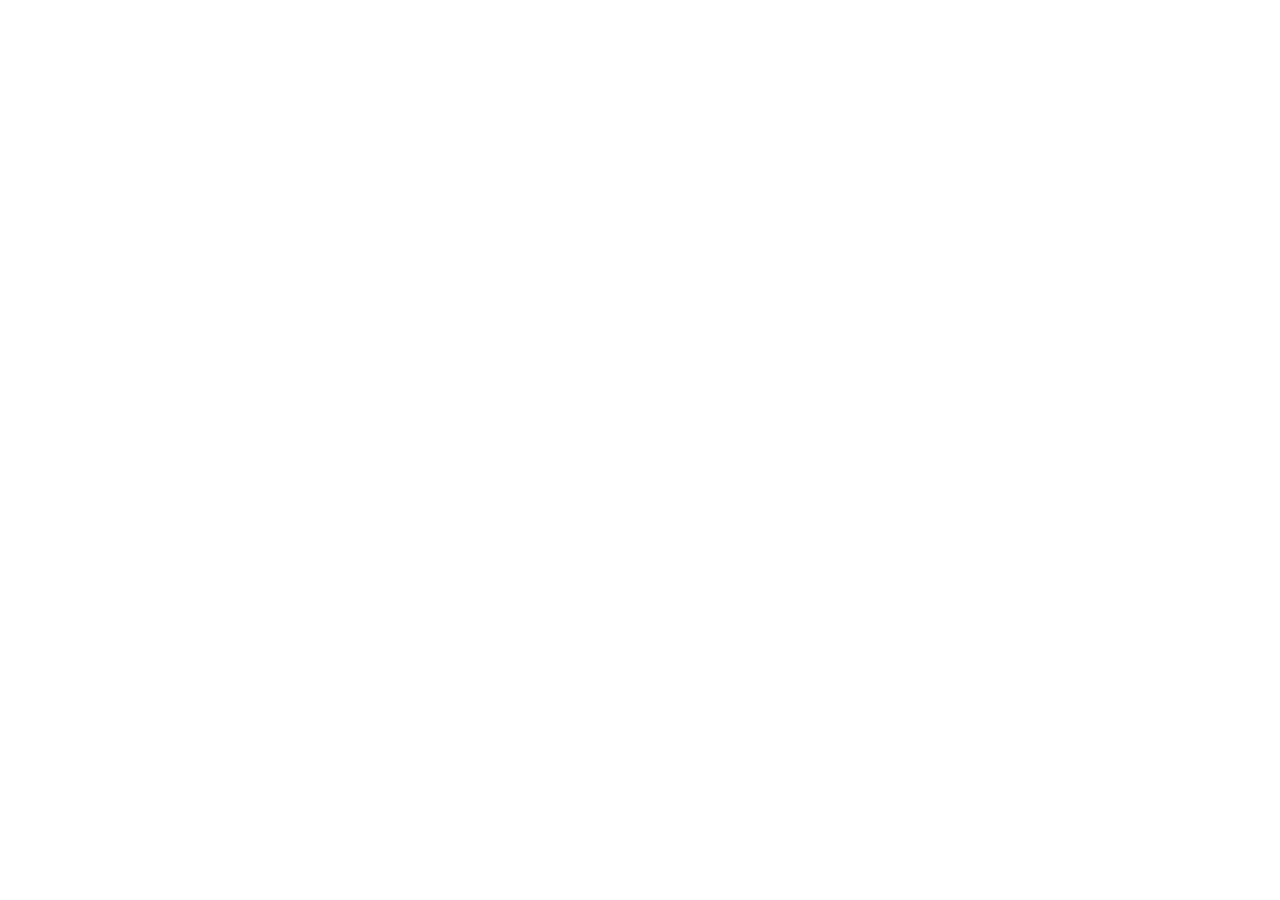
==== index.html @ 2e6c7414 "Feat - adionado doc no index adionando o link do bootstrap" ====
<html lang="en">
<head>
    <meta charset="UTF-8">
    <meta name="viewport" content="width=device-width, initial-scale=1.0">
    <title>Login</title>

    <link rel="stylesheet" href="https://cdn.jsdelivr.net/npm/bootstrap@5.3.0/dist/css/bootstrap.min.css">
</head>
<body>
    <div class="card-login"></div>
    <div class="row g-0"></div>
</body>
</html>
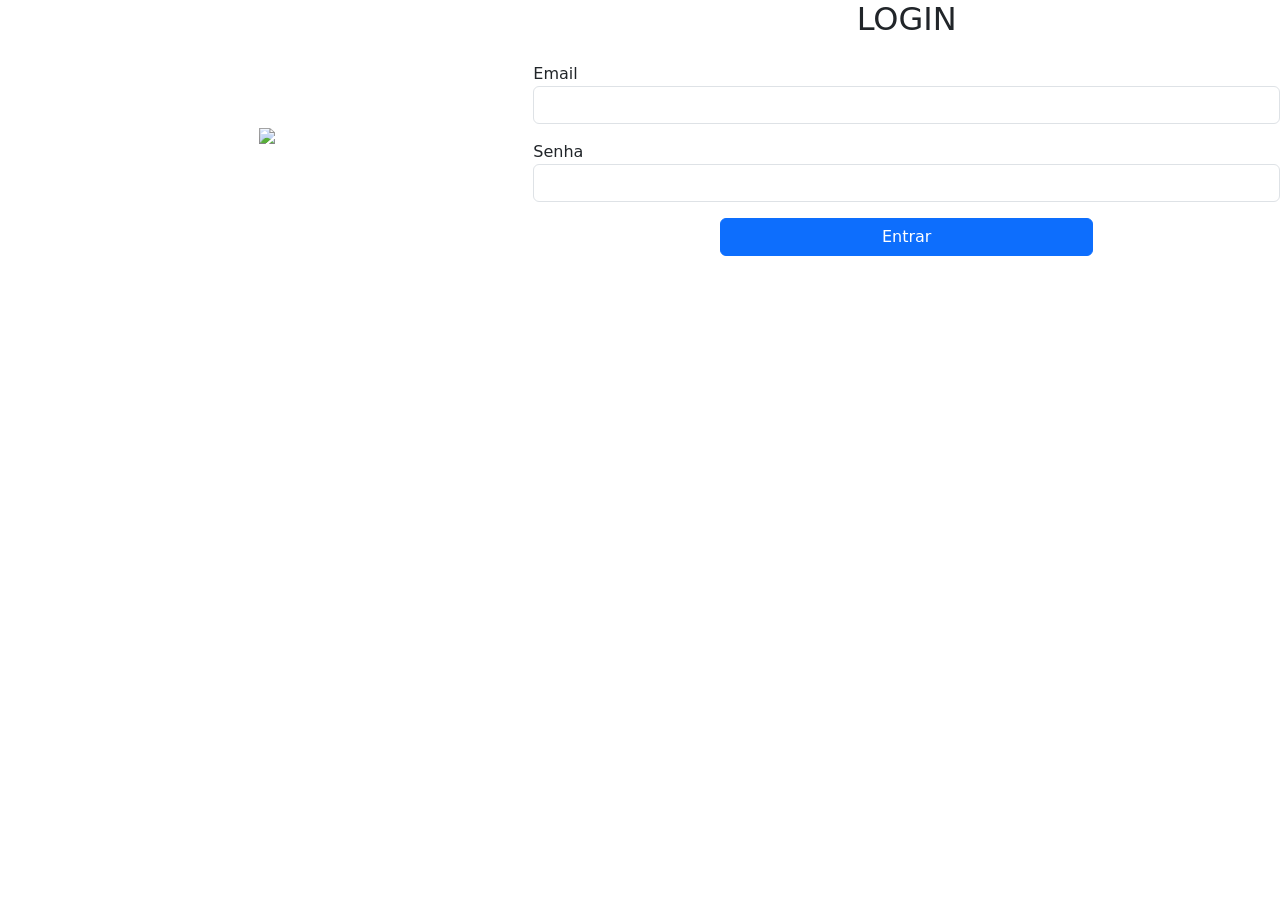
==== commit 9e469072: "Feat - Adicionado o código do index da tela de login com códigos do bootstrap" ====
--- a/index.html
+++ b/index.html
@@ -4,10 +4,45 @@
     <meta name="viewport" content="width=device-width, initial-scale=1.0">
     <title>Login</title>
 
-    <link rel="stylesheet" href="https://cdn.jsdelivr.net/npm/bootstrap@5.3.0/dist/css/bootstrap.min.css">
+    <link rel="stylesheet" href="https://cdn.jsdelivr.net/npm/bootstrap@5.3.8/dist/css/bootstrap.min.css">
 </head>
 <body>
-    <div class="card-login"></div>
-    <div class="row g-0"></div>
+    <div class="card-login">
+  <div class="row g-0">
+
+    <div class="col-md-5 lado-esquerdo d-flex align-items-center justify-content-center">
+      <img src="static/img/logo.png" class="logo">
+    </div>
+
+    <div class="col-md-7 bg-white">
+      <div class="form-area">
+
+        <h2 class="text-center mb-4">LOGIN</h2>
+
+        <form id="formLogin">
+
+          <div class="mb-3">
+            <label>Email</label>
+            <input type="email" class="form-control" id="email">
+          </div>
+
+          <div class="mb-3">
+            <label>Senha</label>
+            <input type="password" class="form-control" id="senha">
+          </div>
+
+          <div class="text-center">
+            <button class="btn btn-primary w-50">Entrar</button>
+          </div>
+
+        </form>
+
+      </div>
+    </div>
+
+  </div>
+</div>
+
+<script src="script.js"></script>
 </body>
 </html>
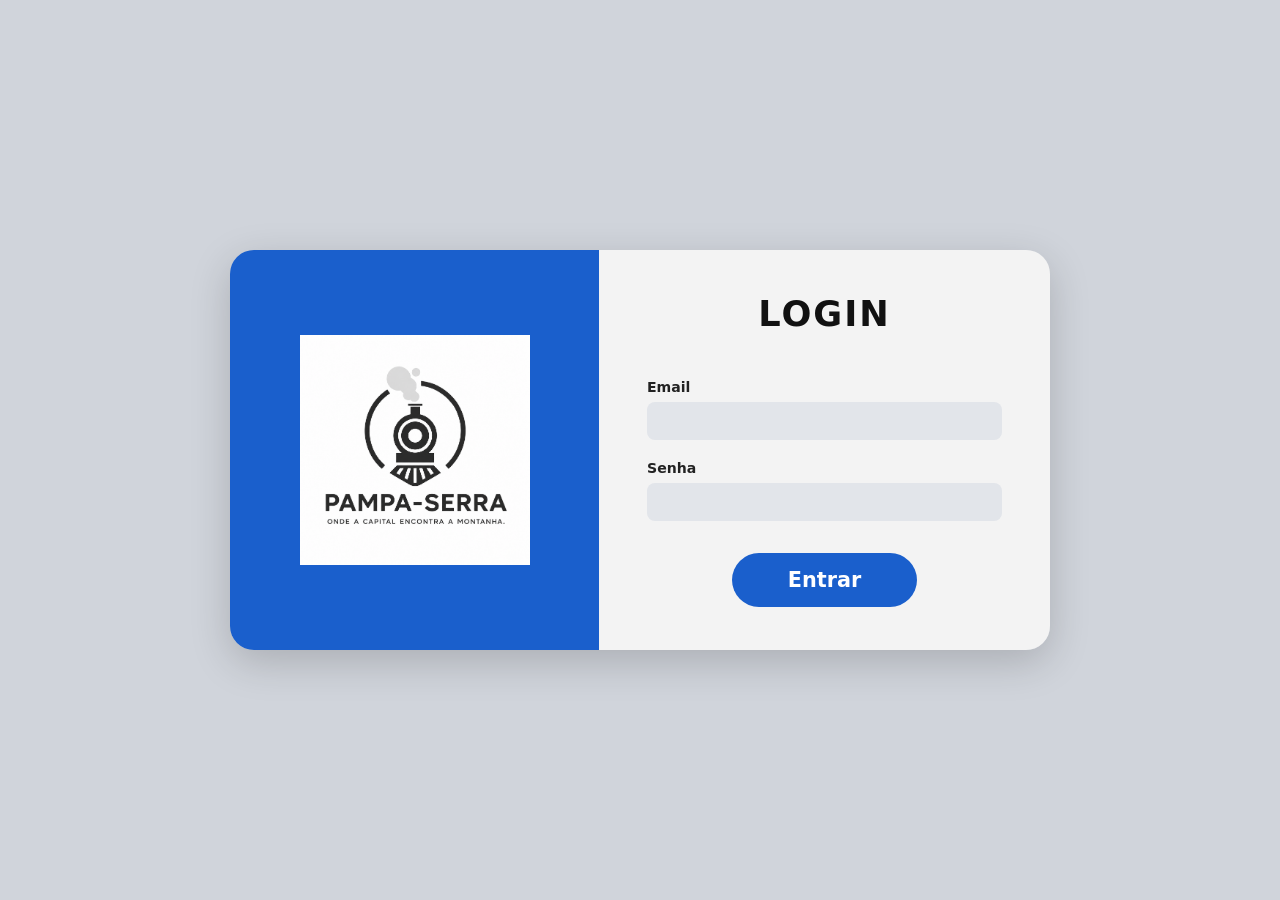
==== commit 45258f9f: "Fix - correções na estrutura depois de erros com linkagem do css no index, e atuazliação no JavaScri" ====
--- a/index.html
+++ b/index.html
@@ -1,39 +1,39 @@
-<html lang="en">
+<!DOCTYPE html>
+<html lang="pt-BR">
 <head>
-    <meta charset="UTF-8">
-    <meta name="viewport" content="width=device-width, initial-scale=1.0">
-    <title>Login</title>
+  <meta charset="UTF-8">
+  <meta name="viewport" content="width=device-width, initial-scale=1.0">
+  <title>Login - Pampa Serra</title>
 
-    <link rel="stylesheet" href="https://cdn.jsdelivr.net/npm/bootstrap@5.3.8/dist/css/bootstrap.min.css">
+  <link rel="stylesheet" href="https://cdn.jsdelivr.net/npm/bootstrap@5.3.8/dist/css/bootstrap.min.css">
+  <link rel="stylesheet" href="static/style.css">
 </head>
 <body>
-    <div class="card-login">
-  <div class="row g-0">
 
-    <div class="col-md-5 lado-esquerdo d-flex align-items-center justify-content-center">
-      <img src="static/img/logo.png" class="logo">
+  <div id="card-login">
+
+    <div id="lado-esquerdo">
+      <img src="static/logo.png" id="logo" alt="Logo Pampa Serra">
     </div>
 
-    <div class="col-md-7 bg-white">
-      <div class="form-area">
+    <div id="lado-direito">
+      <div id="form-area">
 
-        <h2 class="text-center mb-4">LOGIN</h2>
+        <h2 id="titulo">LOGIN</h2>
 
         <form id="formLogin">
 
           <div class="mb-3">
-            <label>Email</label>
-            <input type="email" class="form-control" id="email">
+            <label class="form-label" for="email">Email</label>
+            <input type="email" id="email" class="form-control">
           </div>
 
           <div class="mb-3">
-            <label>Senha</label>
-            <input type="password" class="form-control" id="senha">
+            <label class="form-label" for="senha">Senha</label>
+            <input type="password" id="senha" class="form-control">
           </div>
 
-          <div class="text-center">
-            <button class="btn btn-primary w-50">Entrar</button>
-          </div>
+          <button type="submit" id="btn-entrar">Entrar</button>
 
         </form>
 
@@ -41,8 +41,9 @@
     </div>
 
   </div>
-</div>
 
-<script src="script.js"></script>
+ 
+  <script src="script.js"></script>
+
 </body>
 </html>
--- a/static/style.css
+++ b/static/style.css
@@ -0,0 +1,124 @@
+body {
+  min-height: 100vh;
+  display: flex;
+  align-items: center;
+  justify-content: center;
+  background-color: #d0d4db;
+}
+
+#card-login {
+  width: 820px;
+  max-width: 95vw;
+  border-radius: 24px;
+  overflow: hidden;
+  box-shadow: 0 12px 40px rgba(0, 0, 0, 0.18);
+  display: flex;
+}
+
+#lado-esquerdo {
+  background-color: #1a5fcc;
+  width: 45%;
+  min-height: 400px;
+  display: flex;
+  align-items: center;
+  justify-content: center;
+  border-radius: 20px;
+}
+
+#logo {
+  width: 80%;
+  max-width: 230px;
+}
+
+#lado-direito {
+  background-color: #ffffff;
+  width: 55%;
+  border-radius: 0 20px 20px 0;
+  display: flex;
+  align-items: center;
+  justify-content: center;
+}
+
+#form-area {
+  width: 100%;
+  padding: 2.5rem 3rem;
+}
+
+#titulo {
+  font-weight: 900;
+  font-size: 2.2rem;
+  letter-spacing: 2px;
+  color: #111;
+  margin-bottom: 2rem;
+  text-align: center;
+}
+
+.form-label {
+  font-weight: 700;
+  font-size: 0.88rem;
+  color: #222;
+  margin-bottom: 4px;
+}
+
+.form-control {
+  background-color: #e2e5ea;
+  border: none;
+  border-radius: 8px;
+  padding: 0.55rem 0.9rem;
+  font-size: 0.95rem;
+}
+
+.form-control:focus {
+  background-color: #d5d9e0;
+  box-shadow: 0 0 0 3px rgba(26, 95, 204, 0.2);
+  outline: none;
+}
+
+#btn-entrar {
+  display: block;
+  margin: 2rem auto 0;
+  background-color: #1a5fcc;
+  color: #fff;
+  font-weight: 800;
+  font-size: 1.15rem;
+  border: none;
+  border-radius: 50px;
+  padding: 0.55rem 2.8rem;
+  transition: background-color 0.2s ease, transform 0.1s ease;
+  cursor: pointer;
+}
+
+#btn-entrar:hover {
+  background-color: #144ea8;
+  transform: scale(1.03);
+}
+
+
+#card-login {
+  display: flex;
+}
+
+
+#lado-esquerdo {
+  border-radius: 20px 0 0 20px;
+}
+
+#lado-direito {
+  background-color: #f3f3f3;
+}
+
+
+.form-control {
+  height: 38px;
+}
+
+
+#btn-entrar {
+  font-size: 1.3rem;
+  padding: 0.7rem 3.5rem;
+}
+
+
+#titulo {
+  margin-bottom: 2.5rem;
+}
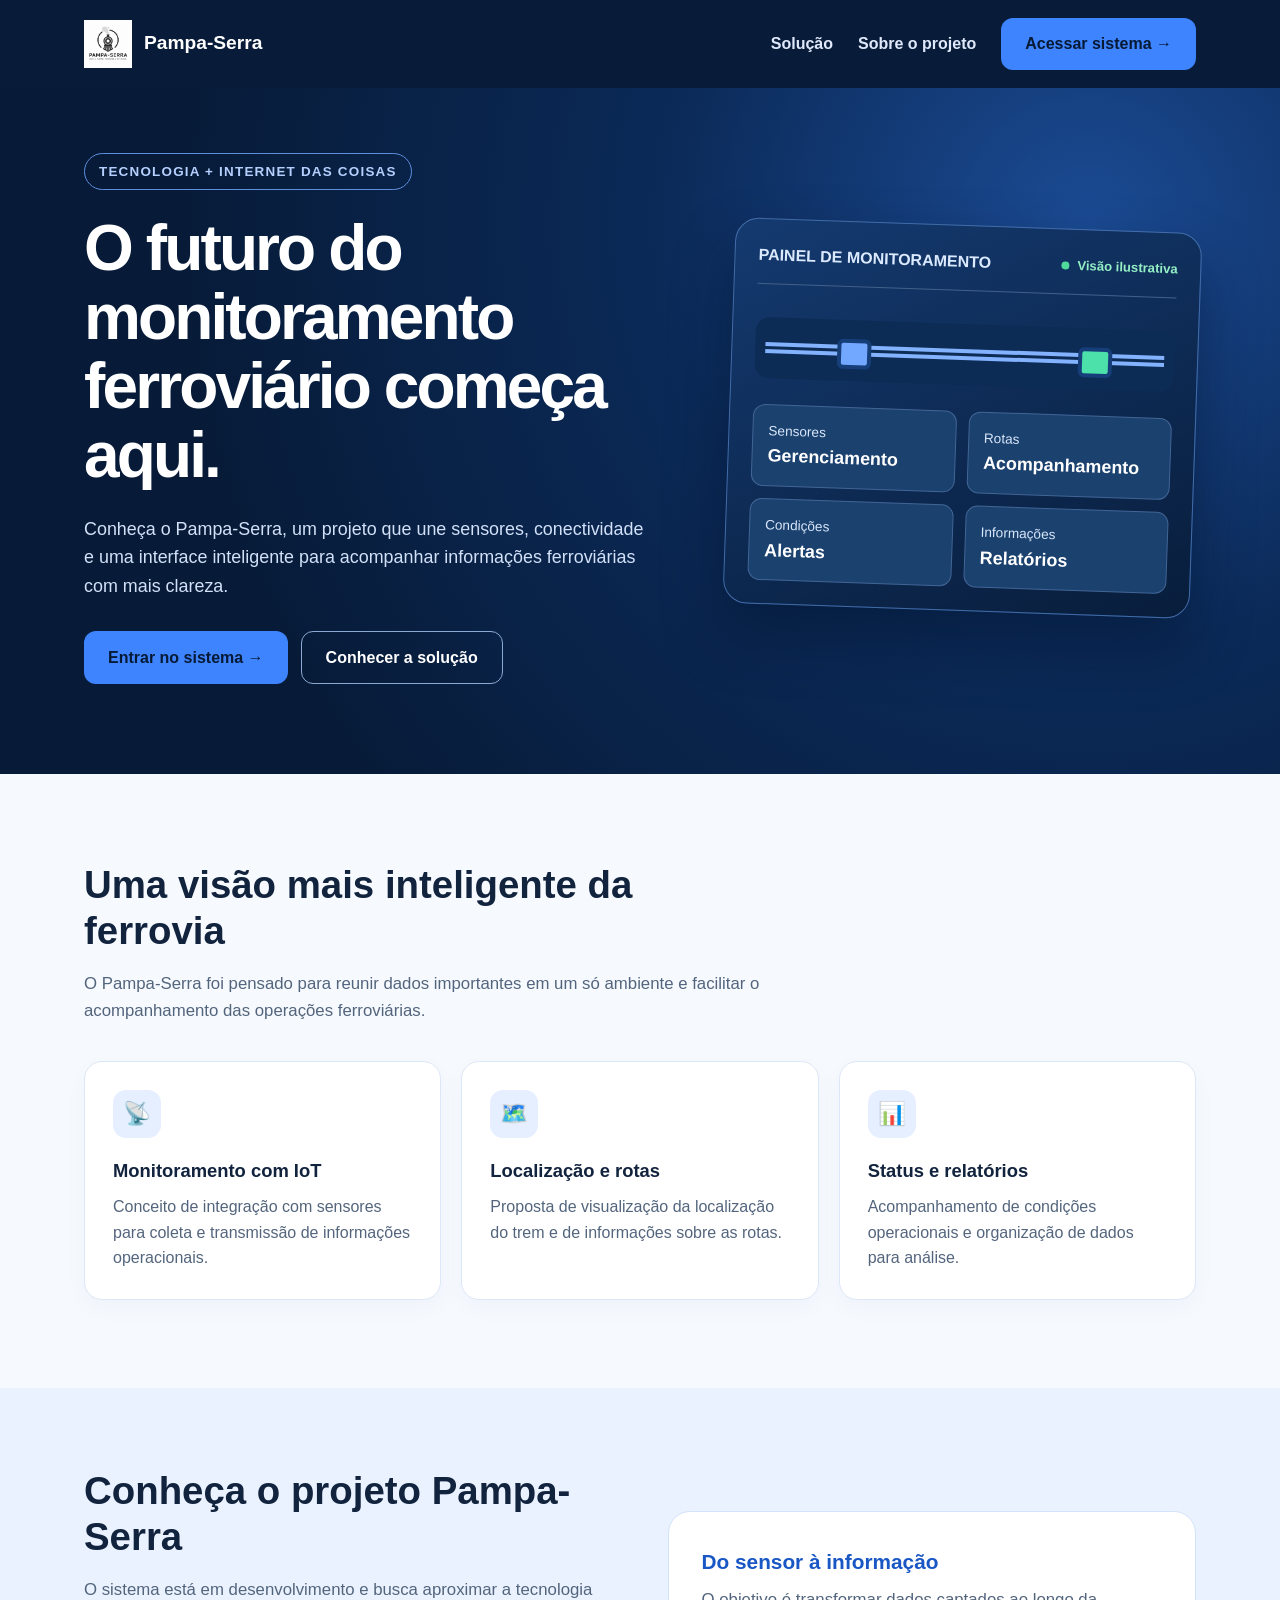
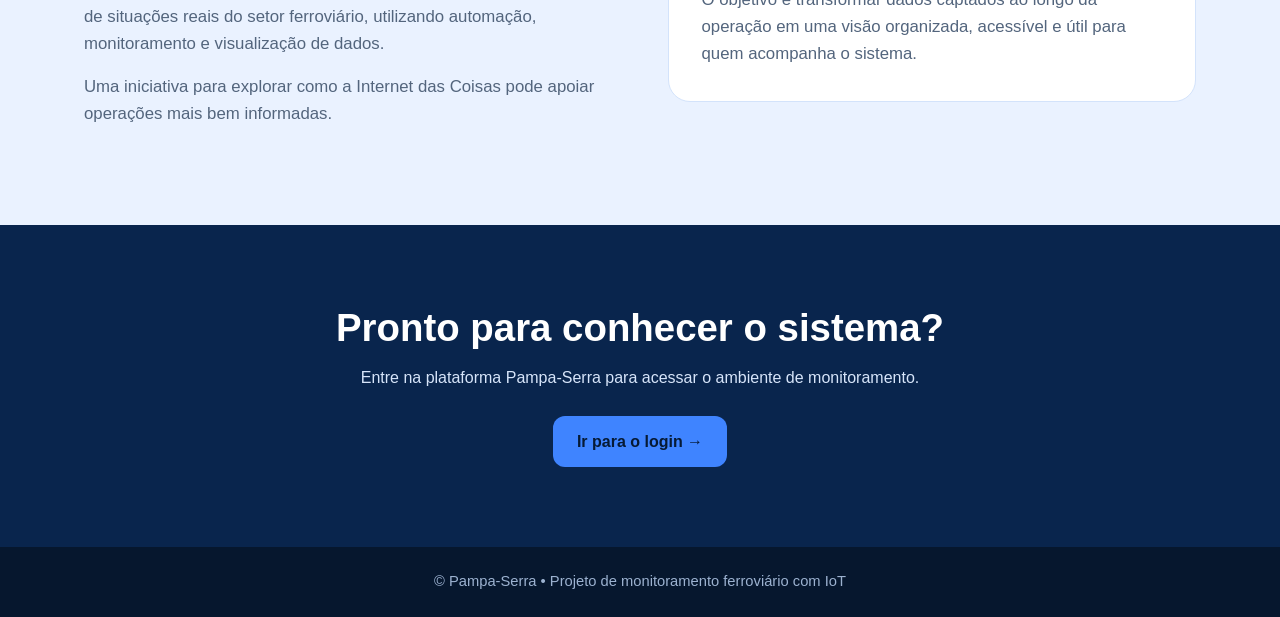
==== commit 5f1e9e54: "Cria landing page inicial do Pampa-Serra" ====
--- a/index.html
+++ b/index.html
@@ -3,47 +3,128 @@
 <head>
   <meta charset="UTF-8">
   <meta name="viewport" content="width=device-width, initial-scale=1.0">
-  <title>Login - Pampa Serra</title>
-
-  <link rel="stylesheet" href="https://cdn.jsdelivr.net/npm/bootstrap@5.3.8/dist/css/bootstrap.min.css">
-  <link rel="stylesheet" href="static/style.css">
+  <meta name="description" content="Pampa-Serra: projeto de monitoramento ferroviário com IoT, sensores e visualização inteligente de informações.">
+  <title>Pampa-Serra | Monitoramento Ferroviário Inteligente</title>
+  <style>
+    :root{--navy:#071b38;--blue:#1957c5;--bright:#3f84ff;--light:#edf4ff;--ink:#12233e;--muted:#53657d;--white:#fff}
+    *{box-sizing:border-box}
+    html{scroll-behavior:smooth}
+    body{margin:0;font-family:Inter,Arial,sans-serif;background:#f6f9fe;color:var(--ink);line-height:1.6}
+    a{text-decoration:none}
+    .wrap{max-width:1160px;margin:auto;padding:0 24px}
+    .site-header{background:#081c39;color:white;position:relative;z-index:2}
+    .nav{display:flex;align-items:center;justify-content:space-between;gap:20px;padding-top:18px;padding-bottom:18px}
+    .brand{display:flex;align-items:center;gap:12px;font-size:1.2rem;font-weight:800;color:white}
+    .brand img{width:48px;height:48px;object-fit:contain}
+    .nav-links{display:flex;align-items:center;gap:25px}
+    .nav-links a:not(.btn){color:#e0e9fb;font-weight:600}
+    .btn{display:inline-flex;align-items:center;justify-content:center;gap:10px;background:var(--bright);color:#061a35;font-weight:800;padding:13px 24px;border-radius:12px;transition:transform .2s,background .2s}
+    .btn:hover{background:#8bb6ff;transform:translateY(-2px)}
+    .btn-outline{background:transparent;border:1px solid #8ba9d2;color:white}
+    .btn-outline:hover{background:#19345b;color:white}
+    .hero{background:radial-gradient(circle at 85% 20%,#1b4b94 0%,#0b2a58 35%,#071b38 75%);color:white;overflow:hidden}
+    .hero-grid{display:grid;grid-template-columns:1.12fr .88fr;align-items:center;gap:50px;min-height:590px;padding-top:65px;padding-bottom:90px}
+    .eyebrow{display:inline-block;padding:7px 14px;border:1px solid #5e8fdd;border-radius:50px;color:#b5d0ff;font-size:.84rem;font-weight:800;letter-spacing:.09em;text-transform:uppercase}
+    h1{font-size:clamp(2.6rem,5vw,4.6rem);line-height:1.08;letter-spacing:-.045em;margin:24px 0}
+    .hero p{color:#d2e1f8;font-size:1.12rem;max-width:570px;margin-bottom:30px}
+    .hero-actions{display:flex;gap:13px;flex-wrap:wrap}
+    .dashboard{background:linear-gradient(155deg,#143a70,#081d3b);border:1px solid #426ca8;border-radius:24px;padding:23px;box-shadow:0 30px 60px #02122977;transform:rotate(2deg)}
+    .dashboard-head{display:flex;align-items:center;justify-content:space-between;border-bottom:1px solid #42608b;padding-bottom:15px;color:#dceaff;font-weight:800}
+    .signal{display:inline-flex;align-items:center;gap:8px;font-size:.82rem;color:#94efc5}
+    .signal:before{content:"";display:inline-block;width:8px;height:8px;background:#50d99a;border-radius:50%}
+    .rail{margin:33px 0 26px;padding:25px 10px;border-radius:14px;background:#0c2b55}
+    .rail-line{height:11px;border-top:4px solid #83b2ff;border-bottom:4px solid #83b2ff;position:relative}
+    .rail-line:before,.rail-line:after{content:"";position:absolute;top:-10px;width:26px;height:22px;background:#72a8ff;border:4px solid #163f7a;border-radius:6px}
+    .rail-line:before{left:18%}.rail-line:after{right:13%;background:#4ce0ab}
+    .stats{display:grid;grid-template-columns:repeat(2,1fr);gap:12px}
+    .stat{background:#1b416f;border:1px solid #416596;border-radius:12px;padding:15px;color:#d9e7fa;font-size:.85rem}
+    .stat strong{display:block;font-size:1.12rem;color:white}
+    section.content{padding:88px 0}
+    .section-intro{max-width:680px;margin-bottom:36px}
+    .section-intro h2,.about h2,.cta h2{font-size:clamp(2rem,3vw,2.8rem);line-height:1.2;margin:0 0 14px}
+    .section-intro p,.about p{color:var(--muted);font-size:1.05rem}
+    .features{display:grid;grid-template-columns:repeat(3,1fr);gap:20px}
+    .feature{background:white;border:1px solid #dce7f7;padding:28px;border-radius:18px;box-shadow:0 8px 25px #112c5208}
+    .feature .symbol{display:grid;place-items:center;width:48px;height:48px;border-radius:13px;background:#e6efff;font-size:1.4rem;margin-bottom:18px}
+    .feature h3{font-size:1.15rem;margin:0 0 9px}
+    .feature p{color:var(--muted);margin:0}
+    .about{background:#eaf2ff;padding:80px 0}
+    .about-grid{display:grid;grid-template-columns:1fr 1fr;align-items:center;gap:55px}
+    .about-panel{padding:33px;background:white;border-radius:22px;border:1px solid #d3e3fb}
+    .about-panel strong{display:block;color:var(--blue);font-size:1.3rem;margin-bottom:9px}
+    .about-panel p{margin:0}
+    .cta{padding:80px 24px;text-align:center;background:#09254d;color:white}
+    .cta p{color:#d7e5fa;max-width:620px;margin:0 auto 25px}
+    footer{background:#06172e;color:#9cb2d0;text-align:center;padding:23px;font-size:.92rem}
+    a:focus-visible{outline:3px solid #fbbf24;outline-offset:4px}
+    @media(max-width:850px){.hero-grid,.about-grid{grid-template-columns:1fr}.hero-grid{padding-top:52px;padding-bottom:65px;gap:35px;min-height:auto}.dashboard{transform:none;max-width:600px}.features{grid-template-columns:repeat(2,1fr)}}
+    @media(max-width:600px){.wrap{padding-left:20px;padding-right:20px}.nav{flex-wrap:wrap}.nav-links{gap:12px}.nav-links a:not(.btn){display:none}.brand{font-size:1rem}.features{grid-template-columns:1fr}.hero-actions .btn{width:100%}section.content,.about{padding:60px 0}.dashboard{padding:16px}.stat{font-size:.78rem}}
+  </style>
 </head>
 <body>
-
-  <div id="card-login">
-
-    <div id="lado-esquerdo">
-      <img src="static/logo.png" id="logo" alt="Logo Pampa Serra">
-    </div>
-
-    <div id="lado-direito">
-      <div id="form-area">
-
-        <h2 id="titulo">LOGIN</h2>
-
-        <form id="formLogin">
-
-          <div class="mb-3">
-            <label class="form-label" for="email">Email</label>
-            <input type="email" id="email" class="form-control">
+  <header class="site-header">
+    <nav class="wrap nav" aria-label="Navegação principal">
+      <a class="brand" href="index.html"><img src="assets/img/logo.png" alt="">Pampa-Serra</a>
+      <div class="nav-links">
+        <a href="#solucao">Solução</a>
+        <a href="#sobre">Sobre o projeto</a>
+        <a class="btn" href="login.html">Acessar sistema →</a>
+      </div>
+    </nav>
+  </header>
+  <main>
+    <section class="hero">
+      <div class="wrap hero-grid">
+        <div>
+          <span class="eyebrow">Tecnologia + Internet das Coisas</span>
+          <h1>O futuro do monitoramento ferroviário começa aqui.</h1>
+          <p>Conheça o Pampa-Serra, um projeto que une sensores, conectividade e uma interface inteligente para acompanhar informações ferroviárias com mais clareza.</p>
+          <div class="hero-actions">
+            <a class="btn" href="login.html">Entrar no sistema →</a>
+            <a class="btn btn-outline" href="#solucao">Conhecer a solução</a>
           </div>
-
-          <div class="mb-3">
-            <label class="form-label" for="senha">Senha</label>
-            <input type="password" id="senha" class="form-control">
+        </div>
+        <div class="dashboard" aria-label="Ilustração conceitual do painel de monitoramento">
+          <div class="dashboard-head"><span>PAINEL DE MONITORAMENTO</span><span class="signal">Visão ilustrativa</span></div>
+          <div class="rail"><div class="rail-line"></div></div>
+          <div class="stats">
+            <div class="stat">Sensores<strong>Gerenciamento</strong></div>
+            <div class="stat">Rotas<strong>Acompanhamento</strong></div>
+            <div class="stat">Condições<strong>Alertas</strong></div>
+            <div class="stat">Informações<strong>Relatórios</strong></div>
           </div>
-
-          <button type="submit" id="btn-entrar">Entrar</button>
-
-        </form>
-
+        </div>
       </div>
-    </div>
-
-  </div>
-
- 
-  <script src="script.js"></script>
-
+    </section>
+    <section class="content" id="solucao">
+      <div class="wrap">
+        <div class="section-intro">
+          <h2>Uma visão mais inteligente da ferrovia</h2>
+          <p>O Pampa-Serra foi pensado para reunir dados importantes em um só ambiente e facilitar o acompanhamento das operações ferroviárias.</p>
+        </div>
+        <div class="features">
+          <article class="feature"><div class="symbol" aria-hidden="true">📡</div><h3>Monitoramento com IoT</h3><p>Conceito de integração com sensores para coleta e transmissão de informações operacionais.</p></article>
+          <article class="feature"><div class="symbol" aria-hidden="true">🗺️</div><h3>Localização e rotas</h3><p>Proposta de visualização da localização do trem e de informações sobre as rotas.</p></article>
+          <article class="feature"><div class="symbol" aria-hidden="true">📊</div><h3>Status e relatórios</h3><p>Acompanhamento de condições operacionais e organização de dados para análise.</p></article>
+        </div>
+      </div>
+    </section>
+    <section class="about" id="sobre">
+      <div class="wrap about-grid">
+        <div>
+          <h2>Conheça o projeto Pampa-Serra</h2>
+          <p>O sistema está em desenvolvimento e busca aproximar a tecnologia de situações reais do setor ferroviário, utilizando automação, monitoramento e visualização de dados.</p>
+          <p>Uma iniciativa para explorar como a Internet das Coisas pode apoiar operações mais bem informadas.</p>
+        </div>
+        <div class="about-panel"><strong>Do sensor à informação</strong><p>O objetivo é transformar dados captados ao longo da operação em uma visão organizada, acessível e útil para quem acompanha o sistema.</p></div>
+      </div>
+    </section>
+    <section class="cta">
+      <h2>Pronto para conhecer o sistema?</h2>
+      <p>Entre na plataforma Pampa-Serra para acessar o ambiente de monitoramento.</p>
+      <a class="btn" href="login.html">Ir para o login →</a>
+    </section>
+  </main>
+  <footer>© Pampa-Serra • Projeto de monitoramento ferroviário com IoT</footer>
 </body>
 </html>
